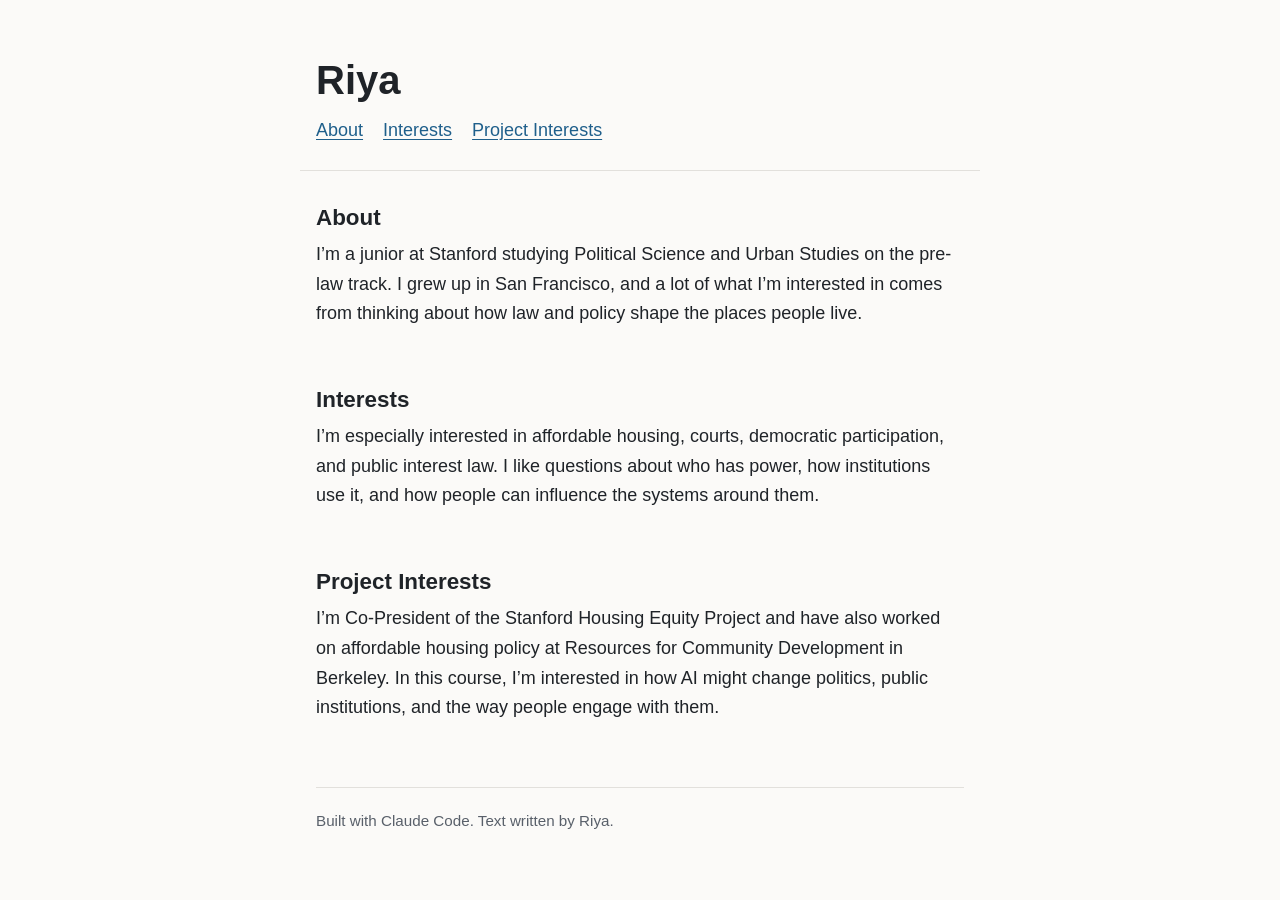
==== index.html @ d65ecfa1 "Add personal website" ====
<!DOCTYPE html>
<html lang="en">
<head>
  <meta charset="utf-8">
  <meta name="viewport" content="width=device-width, initial-scale=1">
  <title>Riya</title>
  <link rel="stylesheet" href="style.css">
</head>
<body>
  <header>
    <h1>Riya</h1>
    <nav aria-label="Sections">
      <ul>
        <li><a href="#about">About</a></li>
        <li><a href="#interests">Interests</a></li>
        <li><a href="#project-interests">Project Interests</a></li>
      </ul>
    </nav>
  </header>

  <main>
    <section id="about">
      <h2>About</h2>
      <p>I’m a junior at Stanford studying Political Science and Urban Studies on the pre-law track. I grew up in San Francisco, and a lot of what I’m interested in comes from thinking about how law and policy shape the places people live.</p>
    </section>

    <section id="interests">
      <h2>Interests</h2>
      <p>I’m especially interested in affordable housing, courts, democratic participation, and public interest law. I like questions about who has power, how institutions use it, and how people can influence the systems around them.</p>
    </section>

    <section id="project-interests">
      <h2>Project Interests</h2>
      <p>I’m Co-President of the Stanford Housing Equity Project and have also worked on affordable housing policy at Resources for Community Development in Berkeley. In this course, I’m interested in how AI might change politics, public institutions, and the way people engage with them.</p>
    </section>
  </main>

  <footer>
    <p>Built with Claude Code. Text written by Riya.</p>
  </footer>
</body>
</html>
---- style.css ----
:root {
  --bg: #fbfaf8;
  --text: #1f2328;
  --muted: #59606a;
  --accent: #1f5f8b;
  --rule: #e2e0dc;
}

@media (prefers-color-scheme: dark) {
  :root {
    --bg: #17191c;
    --text: #e6e6e6;
    --muted: #a3a9b1;
    --accent: #7cb7e0;
    --rule: #33373d;
  }
}

* {
  box-sizing: border-box;
}

html {
  scroll-behavior: smooth;
}

body {
  margin: 0;
  background: var(--bg);
  color: var(--text);
  font-family: -apple-system, BlinkMacSystemFont, "Segoe UI", Roboto, Helvetica, Arial, sans-serif;
  font-size: 1.125rem;
  line-height: 1.65;
}

header,
main,
footer {
  max-width: 680px;
  margin: 0 auto;
  padding: 0 16px;
}

header {
  padding-top: 56px;
  padding-bottom: 24px;
  border-bottom: 1px solid var(--rule);
}

h1 {
  margin: 0 0 12px;
  font-size: 2.5rem;
  line-height: 1.2;
}

nav ul {
  display: flex;
  flex-wrap: wrap;
  gap: 8px 20px;
  margin: 0;
  padding: 0;
  list-style: none;
}

a {
  color: var(--accent);
  text-underline-offset: 3px;
}

a:focus-visible {
  outline: 2px solid var(--accent);
  outline-offset: 3px;
  border-radius: 2px;
}

section {
  padding: 32px 0 8px;
  scroll-margin-top: 16px;
}

h2 {
  margin: 0 0 8px;
  font-size: 1.4rem;
  line-height: 1.3;
}

p {
  margin: 0 0 16px;
}

footer {
  margin-top: 40px;
  padding-bottom: 40px;
  color: var(--muted);
  font-size: 0.95rem;
}

footer p {
  padding-top: 20px;
  border-top: 1px solid var(--rule);
}

@media (max-width: 480px) {
  body {
    font-size: 1.0625rem;
  }

  header {
    padding-top: 36px;
  }

  h1 {
    font-size: 2rem;
  }
}
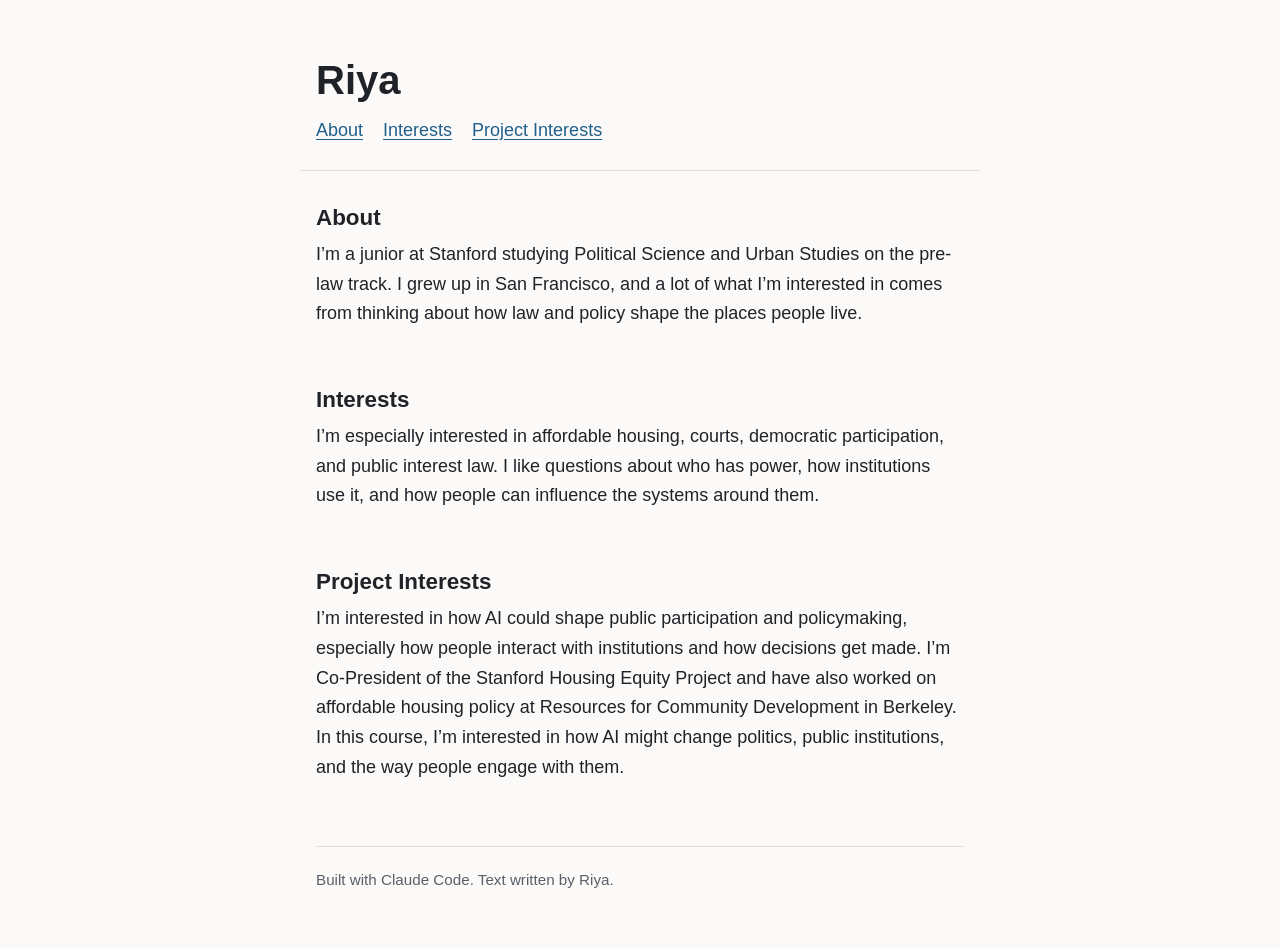
==== commit ddb53390: "Update project interests" ====
--- a/index.html
+++ b/index.html
@@ -31,7 +31,7 @@
 
     <section id="project-interests">
       <h2>Project Interests</h2>
-      <p>I’m Co-President of the Stanford Housing Equity Project and have also worked on affordable housing policy at Resources for Community Development in Berkeley. In this course, I’m interested in how AI might change politics, public institutions, and the way people engage with them.</p>
+      <p>I’m interested in how AI could shape public participation and policymaking, especially how people interact with institutions and how decisions get made. I’m Co-President of the Stanford Housing Equity Project and have also worked on affordable housing policy at Resources for Community Development in Berkeley. In this course, I’m interested in how AI might change politics, public institutions, and the way people engage with them.</p>
     </section>
   </main>
 
